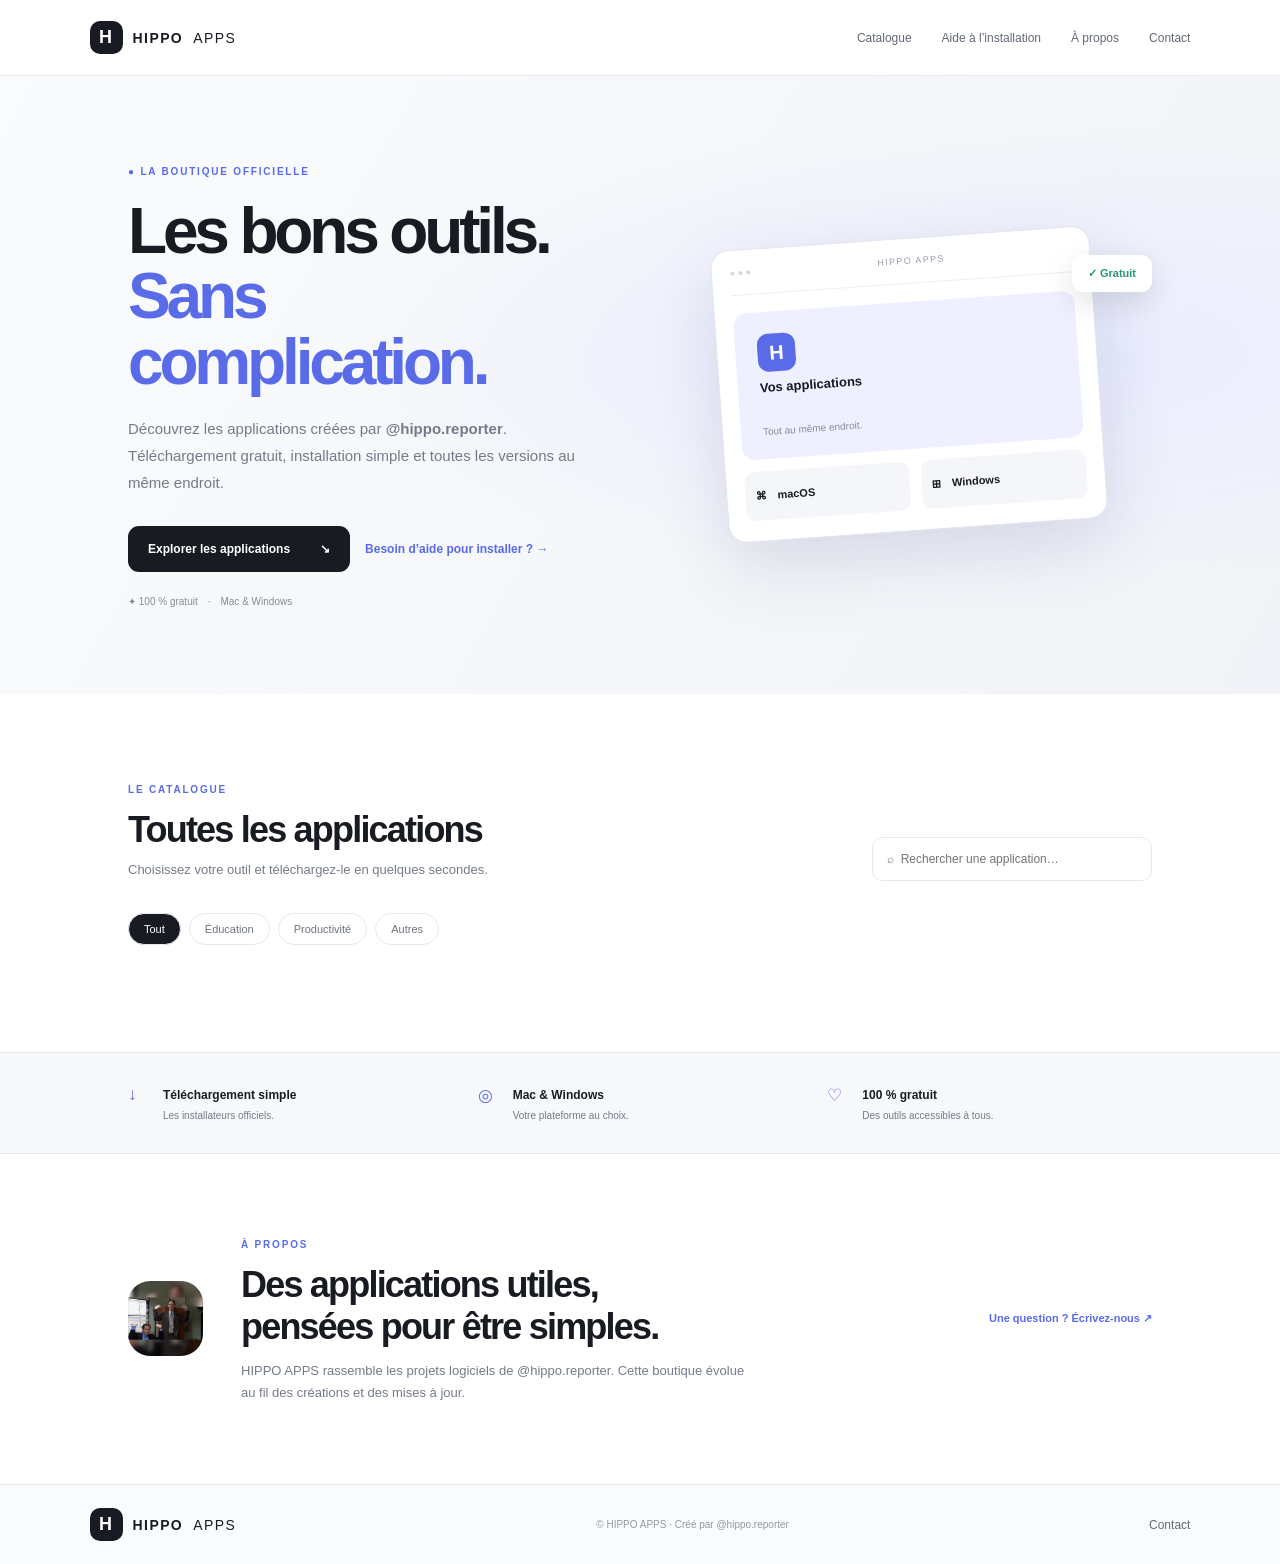
==== index.html @ 36563f08 "Add files via upload" ====
<!doctype html><html lang="fr"><head><meta charset="utf-8"><meta name="viewport" content="width=device-width,initial-scale=1"><meta name="theme-color" content="#f6f7f9"><meta name="description" content="HIPPO APPS — Les applications gratuites de @hippo.reporter"><title>HIPPO APPS — Boutique officielle</title><link rel="icon" href="assets/favicon.svg"><link rel="stylesheet" href="styles.css"></head><body>
<header><a class="brand" href="#"><i>H</i> HIPPO <b>APPS</b></a><nav><a href="#catalogue">Catalogue</a><a href="installation.html">Aide à l’installation</a><a href="#apropos">À propos</a><a href="installation.html">Contact</a></nav><button id="menu" aria-label="Menu">☰</button></header>
<main><section class="hero"><div><label>● LA BOUTIQUE OFFICIELLE</label><h1>Les bons outils.<br><em>Sans complication.</em></h1><p>Découvrez les applications créées par <strong>@hippo.reporter</strong>. Téléchargement gratuit, installation simple et toutes les versions au même endroit.</p><a class="cta" href="#catalogue">Explorer les applications <b>↘</b></a><a class="help-cta" href="installation.html">Besoin d’aide pour installer ? →</a><small>✦ 100 % gratuit　·　Mac & Windows</small></div><div class="visual"><div class="mock"><div class="dots">● ● ● <span>HIPPO APPS</span></div><div class="mocktile"><i>H</i><b>Vos applications</b><small>Tout au même endroit.</small></div><div class="mockrow"><span>⌘　macOS</span><span>⊞　Windows</span></div></div><div class="tag">✓ Gratuit</div></div></section>
<section id="catalogue" class="catalog"><div class="heading"><div><label>LE CATALOGUE</label><h2>Toutes les applications</h2><p>Choisissez votre outil et téléchargez-le en quelques secondes.</p></div><input id="search" placeholder="⌕  Rechercher une application…"></div><div class="filters"><button class="active" data-filter="all">Tout</button><button data-filter="education">Éducation</button><button data-filter="productivity">Productivité</button><button data-filter="other">Autres</button></div><div id="grid" class="grid"></div><p id="empty" hidden>Aucune application ne correspond à votre recherche.</p></section>
<section class="benefits"><div>↓ <b>Téléchargement simple</b><small>Les installateurs officiels.</small></div><div>◎ <b>Mac & Windows</b><small>Votre plateforme au choix.</small></div><div>♡ <b>100 % gratuit</b><small>Des outils accessibles à tous.</small></div></section>
<section id="apropos" class="about"><div class="bigicon"><img src="assets/wikhippo-icon.png" alt="Logo Wikhippo"></div><div><label>À PROPOS</label><h2>Des applications utiles,<br>pensées pour être simples.</h2><p>HIPPO APPS rassemble les projets logiciels de @hippo.reporter. Cette boutique évolue au fil des créations et des mises à jour.</p></div><a href="installation.html">Une question ? Écrivez-nous ↗</a></section></main>
<footer><a class="brand" href="#"><i>H</i> HIPPO <b>APPS</b></a><span>© <span id="year"></span> HIPPO APPS · Créé par @hippo.reporter</span><a href="installation.html">Contact</a></footer>
<dialog id="detail"><button class="close">×</button><div id="detailbody"></div></dialog><script src="apps.js"></script><script src="script.js"></script></body></html>
---- styles.css ----
:root{--ink:#191b22;--muted:#747b88;--line:#e7e9ee;--blue:#596be7;--bg:#f6f7f9;font-family:Inter,-apple-system,BlinkMacSystemFont,"Segoe UI",sans-serif;color:var(--ink)}*{box-sizing:border-box}body{margin:0;background:#fff}header{height:76px;padding:0 7%;display:flex;align-items:center;justify-content:space-between;border-bottom:1px solid var(--line);position:sticky;top:0;background:#ffffffed;backdrop-filter:blur(12px);z-index:4}.brand{color:var(--ink);font-size:14px;letter-spacing:.1em;font-weight:800;text-decoration:none;display:flex;align-items:center;gap:10px}.brand b{font-weight:400}.brand i{font-style:normal;background:var(--ink);color:#fff;border-radius:10px;width:33px;height:33px;display:grid;place-items:center;font-size:18px}nav{display:flex;gap:30px}nav a,footer>a{font-size:12px;color:#626976;text-decoration:none}nav a:hover,footer a:hover{color:var(--blue)}#menu{display:none;border:0;background:none;font-size:22px}.hero{padding:85px 10%;min-height:555px;display:grid;grid-template-columns:1fr 1fr;align-items:center;gap:5%;background:radial-gradient(ellipse at 80% 45%,#e9ecff,transparent 48%),linear-gradient(120deg,#fafbfc,#f1f3f8)}label{font-size:10px;font-weight:800;letter-spacing:.18em;color:var(--blue)}.hero h1{font-size:clamp(45px,5vw,70px);line-height:1.02;letter-spacing:-.065em;margin:20px 0}.hero h1 em{font-style:normal;color:var(--blue)}.hero p{font-size:15px;line-height:1.8;color:var(--muted);max-width:470px;margin-bottom:28px}.cta{display:inline-flex;gap:30px;background:var(--ink);color:white;text-decoration:none;padding:16px 20px;border-radius:11px;font-size:12px;font-weight:700}.cta:hover{background:var(--blue)}.hero small{display:block;color:#858b96;font-size:10px;margin-top:23px}.visual{height:330px;display:grid;place-items:center;position:relative}.mock{width:min(380px,95%);background:white;border:1px solid #e2e5ee;border-radius:18px;padding:0 18px 20px;box-shadow:0 25px 70px #303b7025;transform:rotate(-4deg)}.dots{height:45px;border-bottom:1px solid #eee;display:flex;align-items:center;color:#d2d5dd;font-size:9px}.dots span{margin:auto;color:#969ba7;letter-spacing:.15em}.mocktile{margin-top:18px;background:#eef0ff;border-radius:13px;padding:22px;display:flex;flex-direction:column;gap:8px}.mocktile i{font-style:normal;background:var(--blue);color:white;width:38px;height:38px;border-radius:11px;display:grid;place-items:center;font-size:20px;font-weight:bold}.mocktile b{font-size:13px}.mocktile small{color:#858b99}.mockrow{display:flex;gap:12px;margin-top:12px}.mockrow span{flex:1;padding:17px 10px;background:#f5f6f9;border-radius:10px;font-size:11px;font-weight:700}.tag{position:absolute;right:0;top:35px;background:#fff;color:#26966d;padding:12px 16px;border-radius:11px;box-shadow:0 10px 30px #2222;font-size:11px;font-weight:bold}.catalog{padding:85px 10%}.heading{display:flex;justify-content:space-between;align-items:end;gap:20px}.heading h2,.about h2{font-size:36px;letter-spacing:-.05em;margin:12px 0 8px}.heading p,.about p{font-size:13px;color:var(--muted);line-height:1.7;margin:0}.heading input{width:280px;padding:14px;border:1px solid var(--line);border-radius:10px;font:inherit;font-size:12px}.filters{display:flex;gap:8px;margin:32px 0 22px}.filters button{background:white;border:1px solid var(--line);border-radius:25px;padding:9px 15px;font-size:11px;color:#6c7380;cursor:pointer}.filters button.active,.filters button:hover{background:var(--ink);color:white}.grid{display:grid;grid-template-columns:repeat(3,1fr);gap:17px}.card{border:1px solid var(--line);border-radius:17px;padding:21px;min-height:255px;display:flex;flex-direction:column;transition:.2s}.card:hover{transform:translateY(-4px);box-shadow:0 15px 35px #2221}.cardtop{display:flex;justify-content:space-between}.appicon{width:50px;height:50px;border-radius:14px;background:#eef0ff;color:var(--blue);display:grid;place-items:center;font-size:22px;font-weight:800;overflow:hidden}.appicon img{width:100%;height:100%;object-fit:cover}.free{font-size:9px;color:#26966d;background:#eaf8f1;padding:6px 9px;border-radius:20px;height:max-content;font-weight:700}.card h3{font-size:17px;margin:18px 0 7px}.card p{font-size:11px;line-height:1.7;color:var(--muted);flex:1}.meta{font-size:10px;color:#9298a2;margin:8px 0 15px}.actions{display:flex;gap:8px}.actions button{flex:1;border:0;padding:11px;border-radius:8px;font-size:10px;font-weight:700;cursor:pointer}.details{background:#f0f1f5;color:#333}.download{background:var(--blue);color:white}.benefits{display:grid;grid-template-columns:repeat(3,1fr);gap:25px;padding:32px 10%;background:#f7f8fa;border-block:1px solid var(--line)}.benefits div{display:grid;grid-template-columns:35px 1fr;align-items:center;font-size:17px;color:var(--blue)}.benefits b{font-size:12px;color:var(--ink)}.benefits small{grid-column:2;font-size:10px;color:var(--muted);margin-top:4px}.about{padding:80px 10%;display:grid;grid-template-columns:85px 1fr auto;gap:28px;align-items:center}.bigicon{width:75px;height:75px;border-radius:22px;background:var(--ink);color:white;display:grid;place-items:center;font-size:38px;font-weight:800}.about p{max-width:520px;margin-top:12px}.about>a{font-size:11px;color:var(--blue);font-weight:700;text-decoration:none;white-space:nowrap}footer{padding:22px 7%;min-height:80px;background:#fafbfc;border-top:1px solid var(--line);display:flex;justify-content:space-between;align-items:center;gap:15px}footer span{font-size:10px;color:#9298a2}dialog{border:0;border-radius:18px;padding:30px;width:min(510px,calc(100% - 25px));box-shadow:0 25px 80px #1115}dialog::backdrop{background:#12182788;backdrop-filter:blur(4px)}.close{float:right;border:0;border-radius:50%;width:30px;height:30px;font-size:20px;cursor:pointer}.detailhead{display:flex;gap:15px;align-items:center;margin:20px 0}.detailhead h2{margin:0 0 5px}.detailhead p,.note{font-size:11px;color:var(--muted)}.detailtext{font-size:13px;line-height:1.8;color:#626a77}.downloads{display:grid;grid-template-columns:1fr 1fr;gap:10px;margin-top:20px}.downloads a{padding:14px;text-align:center;border-radius:9px;background:var(--blue);color:white;text-decoration:none;font-size:11px;font-weight:700}.downloads a.disabled{background:#eee;color:#999;pointer-events:none}@media(max-width:800px){.hero{grid-template-columns:1fr;padding:60px 7%}.visual{height:260px}.heading{align-items:start;flex-direction:column}.heading input{width:100%}.grid{grid-template-columns:repeat(2,1fr)}.about{grid-template-columns:75px 1fr}.about>a{grid-column:2}}@media(max-width:560px){header{height:65px}#menu{display:block}nav{display:none;position:absolute;top:64px;left:0;right:0;background:white;padding:20px 7%;flex-direction:column}nav.open{display:flex}.hero{padding:55px 7%}.hero h1{font-size:48px}.catalog{padding:60px 6%}.grid{grid-template-columns:1fr}.benefits{grid-template-columns:1fr;padding:28px 7%}.about{grid-template-columns:1fr;padding:55px 7%}.about>a{grid-column:auto}footer{padding:20px 7%;flex-wrap:wrap}footer span{width:100%;order:3}.downloads{grid-template-columns:1fr}}
/* Wikhippo branding, direct downloads and installation guide */
.appicon img{display:block;width:100%;height:100%;object-fit:cover;border-radius:inherit}.bigicon{overflow:hidden;background:#f0f1f5}.bigicon img{width:100%;height:100%;object-fit:cover}.help-cta{display:inline-block;margin:18px 0 0 15px;color:var(--blue);font-size:12px;font-weight:700;text-decoration:none}.downloads-three{grid-template-columns:repeat(3,1fr)}.downloads-three a{min-height:112px;display:flex;flex-direction:column;align-items:center;justify-content:center;gap:6px}.downloads-three a small{font-size:9px;font-weight:500;opacity:.85}.platform-icon{font-size:25px;line-height:1}.windows-mark{width:24px;height:24px;display:grid;grid-template-columns:1fr 1fr;grid-template-rows:1fr 1fr;gap:2px;transform:skewY(-5deg)}.windows-mark i{display:block;background:currentColor;opacity:.95}.downloads a .windows-mark{color:white}.help-page{background:#fff}.help-hero{padding:80px 10%;background:radial-gradient(ellipse at 85% 35%,#e9ecff,transparent 50%),#f7f8fb}.help-hero h1{font-size:clamp(42px,6vw,64px);line-height:1.05;letter-spacing:-.06em;margin:18px 0}.help-hero h1 em{font-style:normal;color:var(--blue)}.help-hero p{max-width:650px;color:var(--muted);font-size:14px;line-height:1.8;margin-bottom:25px}.help-content{max-width:850px;margin:0 auto;padding:55px 25px 80px}.help-content h2{font-size:24px;letter-spacing:-.04em;margin:42px 0 14px}.help-content p{font-size:13px;line-height:1.8;color:#626976}.help-step{border:1px solid var(--line);border-radius:14px;padding:20px 24px;margin:14px 0 20px;background:#fff}.help-step>b{font-size:14px}.help-step ol,.help-step ul{padding-left:22px;margin:12px 0 0}.help-step li{font-size:13px;line-height:1.85;color:#555e6c;margin:7px 0}.help-step a,.help-content a:not(.cta){color:var(--blue)}.help-note{padding:17px 19px;background:#f2f4ff;border:1px solid #e4e8ff;border-radius:12px;color:#555e6c;font-size:12px;line-height:1.8;margin:15px 0}.help-bottom{margin-top:35px}.help-bottom .cta{display:inline-flex}.help-content code{background:#f1f2f5;padding:3px 6px;border-radius:5px}@media(max-width:650px){.downloads-three{grid-template-columns:1fr}.help-hero{padding:55px 7%}.help-content{padding:35px 7%}.help-content h2{font-size:21px}.help-cta{display:block;margin:17px 0 0}.downloads-three a{min-height:90px}}
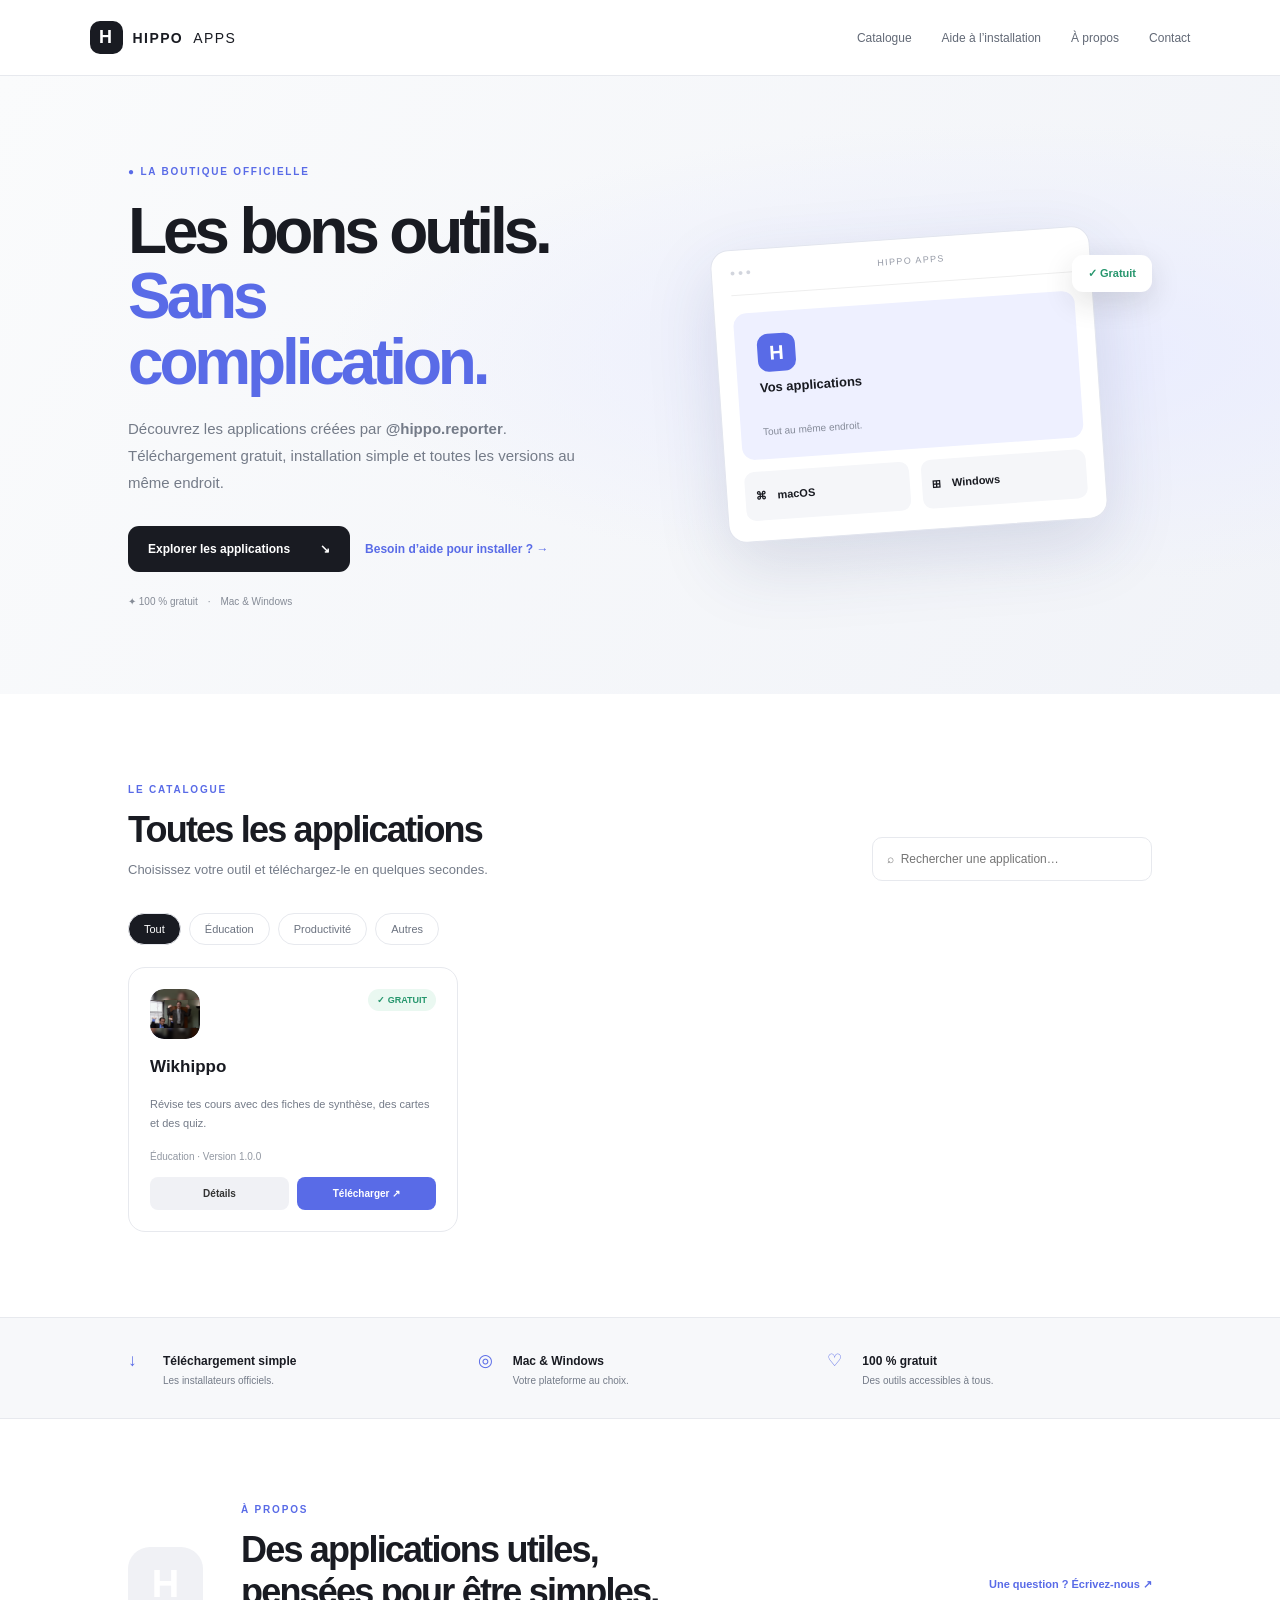
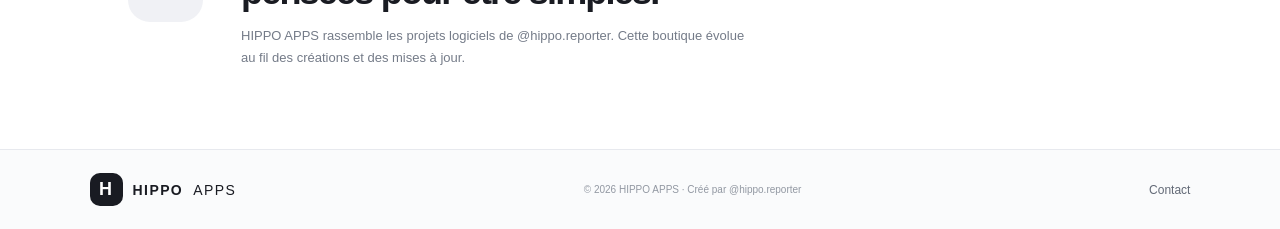
==== commit 39c49c83: "Add files via upload" ====
--- a/index.html
+++ b/index.html
@@ -3,6 +3,6 @@
 <main><section class="hero"><div><label>● LA BOUTIQUE OFFICIELLE</label><h1>Les bons outils.<br><em>Sans complication.</em></h1><p>Découvrez les applications créées par <strong>@hippo.reporter</strong>. Téléchargement gratuit, installation simple et toutes les versions au même endroit.</p><a class="cta" href="#catalogue">Explorer les applications <b>↘</b></a><a class="help-cta" href="installation.html">Besoin d’aide pour installer ? →</a><small>✦ 100 % gratuit　·　Mac & Windows</small></div><div class="visual"><div class="mock"><div class="dots">● ● ● <span>HIPPO APPS</span></div><div class="mocktile"><i>H</i><b>Vos applications</b><small>Tout au même endroit.</small></div><div class="mockrow"><span>⌘　macOS</span><span>⊞　Windows</span></div></div><div class="tag">✓ Gratuit</div></div></section>
 <section id="catalogue" class="catalog"><div class="heading"><div><label>LE CATALOGUE</label><h2>Toutes les applications</h2><p>Choisissez votre outil et téléchargez-le en quelques secondes.</p></div><input id="search" placeholder="⌕  Rechercher une application…"></div><div class="filters"><button class="active" data-filter="all">Tout</button><button data-filter="education">Éducation</button><button data-filter="productivity">Productivité</button><button data-filter="other">Autres</button></div><div id="grid" class="grid"></div><p id="empty" hidden>Aucune application ne correspond à votre recherche.</p></section>
 <section class="benefits"><div>↓ <b>Téléchargement simple</b><small>Les installateurs officiels.</small></div><div>◎ <b>Mac & Windows</b><small>Votre plateforme au choix.</small></div><div>♡ <b>100 % gratuit</b><small>Des outils accessibles à tous.</small></div></section>
-<section id="apropos" class="about"><div class="bigicon"><img src="assets/wikhippo-icon.png" alt="Logo Wikhippo"></div><div><label>À PROPOS</label><h2>Des applications utiles,<br>pensées pour être simples.</h2><p>HIPPO APPS rassemble les projets logiciels de @hippo.reporter. Cette boutique évolue au fil des créations et des mises à jour.</p></div><a href="installation.html">Une question ? Écrivez-nous ↗</a></section></main>
+<section id="apropos" class="about"><div class="bigicon" aria-label="HIPPO APPS">H</div><div><label>À PROPOS</label><h2>Des applications utiles,<br>pensées pour être simples.</h2><p>HIPPO APPS rassemble les projets logiciels de @hippo.reporter. Cette boutique évolue au fil des créations et des mises à jour.</p></div><a href="installation.html">Une question ? Écrivez-nous ↗</a></section></main>
 <footer><a class="brand" href="#"><i>H</i> HIPPO <b>APPS</b></a><span>© <span id="year"></span> HIPPO APPS · Créé par @hippo.reporter</span><a href="installation.html">Contact</a></footer>
 <dialog id="detail"><button class="close">×</button><div id="detailbody"></div></dialog><script src="apps.js"></script><script src="script.js"></script></body></html>
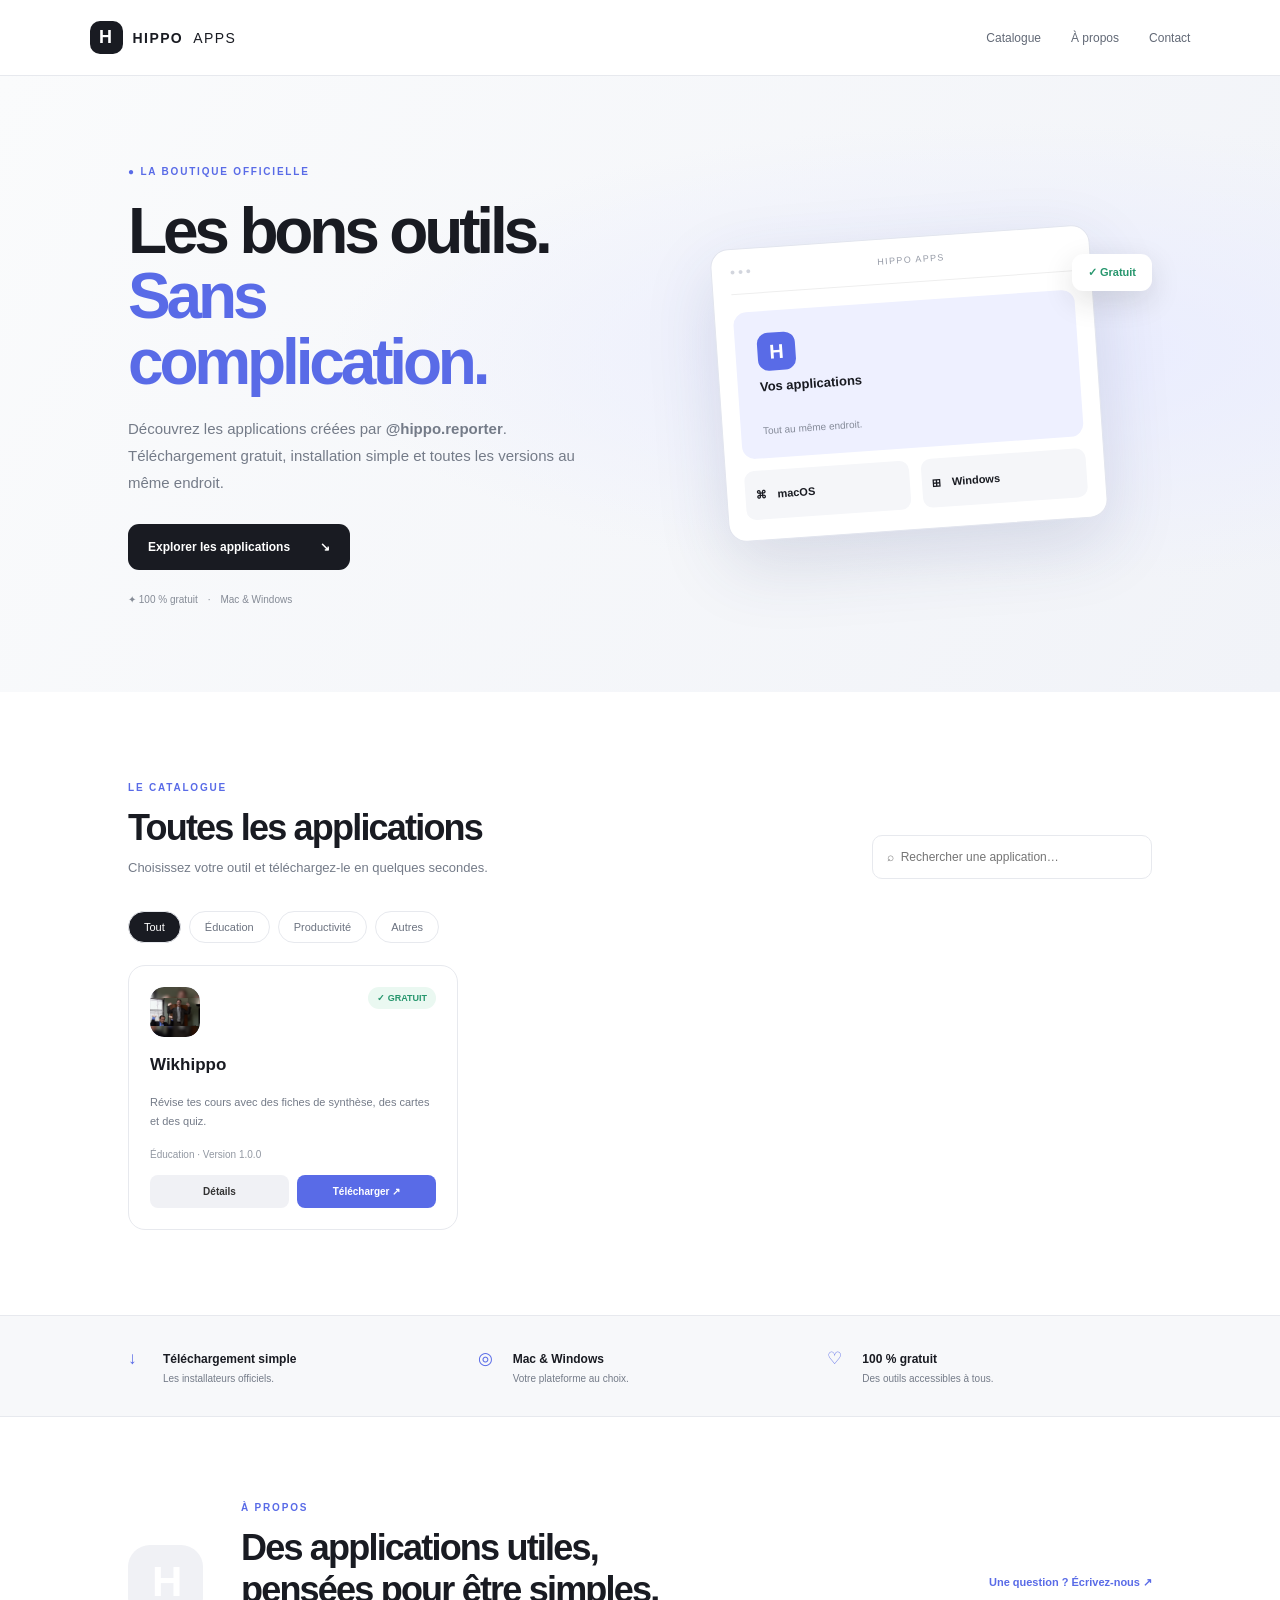
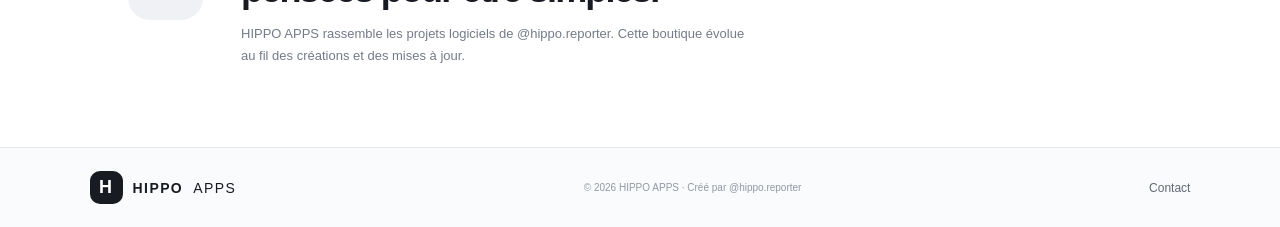
==== commit 110173aa: "Add files via upload" ====
--- a/index.html
+++ b/index.html
@@ -1,8 +1,8 @@
 <!doctype html><html lang="fr"><head><meta charset="utf-8"><meta name="viewport" content="width=device-width,initial-scale=1"><meta name="theme-color" content="#f6f7f9"><meta name="description" content="HIPPO APPS — Les applications gratuites de @hippo.reporter"><title>HIPPO APPS — Boutique officielle</title><link rel="icon" href="assets/favicon.svg"><link rel="stylesheet" href="styles.css"></head><body>
-<header><a class="brand" href="#"><i>H</i> HIPPO <b>APPS</b></a><nav><a href="#catalogue">Catalogue</a><a href="installation.html">Aide à l’installation</a><a href="#apropos">À propos</a><a href="installation.html">Contact</a></nav><button id="menu" aria-label="Menu">☰</button></header>
-<main><section class="hero"><div><label>● LA BOUTIQUE OFFICIELLE</label><h1>Les bons outils.<br><em>Sans complication.</em></h1><p>Découvrez les applications créées par <strong>@hippo.reporter</strong>. Téléchargement gratuit, installation simple et toutes les versions au même endroit.</p><a class="cta" href="#catalogue">Explorer les applications <b>↘</b></a><a class="help-cta" href="installation.html">Besoin d’aide pour installer ? →</a><small>✦ 100 % gratuit　·　Mac & Windows</small></div><div class="visual"><div class="mock"><div class="dots">● ● ● <span>HIPPO APPS</span></div><div class="mocktile"><i>H</i><b>Vos applications</b><small>Tout au même endroit.</small></div><div class="mockrow"><span>⌘　macOS</span><span>⊞　Windows</span></div></div><div class="tag">✓ Gratuit</div></div></section>
+<header><a class="brand" href="#"><i>H</i> HIPPO <b>APPS</b></a><nav><a href="#catalogue">Catalogue</a><a href="#apropos">À propos</a><a href="#apropos">Contact</a></nav><button id="menu" aria-label="Menu">☰</button></header>
+<main><section class="hero"><div><label>● LA BOUTIQUE OFFICIELLE</label><h1>Les bons outils.<br><em>Sans complication.</em></h1><p>Découvrez les applications créées par <strong>@hippo.reporter</strong>. Téléchargement gratuit, installation simple et toutes les versions au même endroit.</p><a class="cta" href="#catalogue">Explorer les applications <b>↘</b></a><small>✦ 100 % gratuit　·　Mac & Windows</small></div><div class="visual"><div class="mock"><div class="dots">● ● ● <span>HIPPO APPS</span></div><div class="mocktile"><i>H</i><b>Vos applications</b><small>Tout au même endroit.</small></div><div class="mockrow"><span>⌘　macOS</span><span>⊞　Windows</span></div></div><div class="tag">✓ Gratuit</div></div></section>
 <section id="catalogue" class="catalog"><div class="heading"><div><label>LE CATALOGUE</label><h2>Toutes les applications</h2><p>Choisissez votre outil et téléchargez-le en quelques secondes.</p></div><input id="search" placeholder="⌕  Rechercher une application…"></div><div class="filters"><button class="active" data-filter="all">Tout</button><button data-filter="education">Éducation</button><button data-filter="productivity">Productivité</button><button data-filter="other">Autres</button></div><div id="grid" class="grid"></div><p id="empty" hidden>Aucune application ne correspond à votre recherche.</p></section>
 <section class="benefits"><div>↓ <b>Téléchargement simple</b><small>Les installateurs officiels.</small></div><div>◎ <b>Mac & Windows</b><small>Votre plateforme au choix.</small></div><div>♡ <b>100 % gratuit</b><small>Des outils accessibles à tous.</small></div></section>
-<section id="apropos" class="about"><div class="bigicon" aria-label="HIPPO APPS">H</div><div><label>À PROPOS</label><h2>Des applications utiles,<br>pensées pour être simples.</h2><p>HIPPO APPS rassemble les projets logiciels de @hippo.reporter. Cette boutique évolue au fil des créations et des mises à jour.</p></div><a href="installation.html">Une question ? Écrivez-nous ↗</a></section></main>
-<footer><a class="brand" href="#"><i>H</i> HIPPO <b>APPS</b></a><span>© <span id="year"></span> HIPPO APPS · Créé par @hippo.reporter</span><a href="installation.html">Contact</a></footer>
+<section id="apropos" class="about"><div class="bigicon" aria-label="Logo HIPPO APPS">H</div><div><label>À PROPOS</label><h2>Des applications utiles,<br>pensées pour être simples.</h2><p>HIPPO APPS rassemble les projets logiciels de @hippo.reporter. Cette boutique évolue au fil des créations et des mises à jour.</p></div><a href="installation.html">Une question ? Écrivez-nous ↗</a></section></main>
+<footer><a class="brand" href="#"><i>H</i> HIPPO <b>APPS</b></a><span>© <span id="year"></span> HIPPO APPS · Créé par @hippo.reporter</span><a href="#apropos">Contact</a></footer>
 <dialog id="detail"><button class="close">×</button><div id="detailbody"></div></dialog><script src="apps.js"></script><script src="script.js"></script></body></html>
--- a/styles.css
+++ b/styles.css
@@ -1,3 +1,15 @@
 :root{--ink:#191b22;--muted:#747b88;--line:#e7e9ee;--blue:#596be7;--bg:#f6f7f9;font-family:Inter,-apple-system,BlinkMacSystemFont,"Segoe UI",sans-serif;color:var(--ink)}*{box-sizing:border-box}body{margin:0;background:#fff}header{height:76px;padding:0 7%;display:flex;align-items:center;justify-content:space-between;border-bottom:1px solid var(--line);position:sticky;top:0;background:#ffffffed;backdrop-filter:blur(12px);z-index:4}.brand{color:var(--ink);font-size:14px;letter-spacing:.1em;font-weight:800;text-decoration:none;display:flex;align-items:center;gap:10px}.brand b{font-weight:400}.brand i{font-style:normal;background:var(--ink);color:#fff;border-radius:10px;width:33px;height:33px;display:grid;place-items:center;font-size:18px}nav{display:flex;gap:30px}nav a,footer>a{font-size:12px;color:#626976;text-decoration:none}nav a:hover,footer a:hover{color:var(--blue)}#menu{display:none;border:0;background:none;font-size:22px}.hero{padding:85px 10%;min-height:555px;display:grid;grid-template-columns:1fr 1fr;align-items:center;gap:5%;background:radial-gradient(ellipse at 80% 45%,#e9ecff,transparent 48%),linear-gradient(120deg,#fafbfc,#f1f3f8)}label{font-size:10px;font-weight:800;letter-spacing:.18em;color:var(--blue)}.hero h1{font-size:clamp(45px,5vw,70px);line-height:1.02;letter-spacing:-.065em;margin:20px 0}.hero h1 em{font-style:normal;color:var(--blue)}.hero p{font-size:15px;line-height:1.8;color:var(--muted);max-width:470px;margin-bottom:28px}.cta{display:inline-flex;gap:30px;background:var(--ink);color:white;text-decoration:none;padding:16px 20px;border-radius:11px;font-size:12px;font-weight:700}.cta:hover{background:var(--blue)}.hero small{display:block;color:#858b96;font-size:10px;margin-top:23px}.visual{height:330px;display:grid;place-items:center;position:relative}.mock{width:min(380px,95%);background:white;border:1px solid #e2e5ee;border-radius:18px;padding:0 18px 20px;box-shadow:0 25px 70px #303b7025;transform:rotate(-4deg)}.dots{height:45px;border-bottom:1px solid #eee;display:flex;align-items:center;color:#d2d5dd;font-size:9px}.dots span{margin:auto;color:#969ba7;letter-spacing:.15em}.mocktile{margin-top:18px;background:#eef0ff;border-radius:13px;padding:22px;display:flex;flex-direction:column;gap:8px}.mocktile i{font-style:normal;background:var(--blue);color:white;width:38px;height:38px;border-radius:11px;display:grid;place-items:center;font-size:20px;font-weight:bold}.mocktile b{font-size:13px}.mocktile small{color:#858b99}.mockrow{display:flex;gap:12px;margin-top:12px}.mockrow span{flex:1;padding:17px 10px;background:#f5f6f9;border-radius:10px;font-size:11px;font-weight:700}.tag{position:absolute;right:0;top:35px;background:#fff;color:#26966d;padding:12px 16px;border-radius:11px;box-shadow:0 10px 30px #2222;font-size:11px;font-weight:bold}.catalog{padding:85px 10%}.heading{display:flex;justify-content:space-between;align-items:end;gap:20px}.heading h2,.about h2{font-size:36px;letter-spacing:-.05em;margin:12px 0 8px}.heading p,.about p{font-size:13px;color:var(--muted);line-height:1.7;margin:0}.heading input{width:280px;padding:14px;border:1px solid var(--line);border-radius:10px;font:inherit;font-size:12px}.filters{display:flex;gap:8px;margin:32px 0 22px}.filters button{background:white;border:1px solid var(--line);border-radius:25px;padding:9px 15px;font-size:11px;color:#6c7380;cursor:pointer}.filters button.active,.filters button:hover{background:var(--ink);color:white}.grid{display:grid;grid-template-columns:repeat(3,1fr);gap:17px}.card{border:1px solid var(--line);border-radius:17px;padding:21px;min-height:255px;display:flex;flex-direction:column;transition:.2s}.card:hover{transform:translateY(-4px);box-shadow:0 15px 35px #2221}.cardtop{display:flex;justify-content:space-between}.appicon{width:50px;height:50px;border-radius:14px;background:#eef0ff;color:var(--blue);display:grid;place-items:center;font-size:22px;font-weight:800;overflow:hidden}.appicon img{width:100%;height:100%;object-fit:cover}.free{font-size:9px;color:#26966d;background:#eaf8f1;padding:6px 9px;border-radius:20px;height:max-content;font-weight:700}.card h3{font-size:17px;margin:18px 0 7px}.card p{font-size:11px;line-height:1.7;color:var(--muted);flex:1}.meta{font-size:10px;color:#9298a2;margin:8px 0 15px}.actions{display:flex;gap:8px}.actions button{flex:1;border:0;padding:11px;border-radius:8px;font-size:10px;font-weight:700;cursor:pointer}.details{background:#f0f1f5;color:#333}.download{background:var(--blue);color:white}.benefits{display:grid;grid-template-columns:repeat(3,1fr);gap:25px;padding:32px 10%;background:#f7f8fa;border-block:1px solid var(--line)}.benefits div{display:grid;grid-template-columns:35px 1fr;align-items:center;font-size:17px;color:var(--blue)}.benefits b{font-size:12px;color:var(--ink)}.benefits small{grid-column:2;font-size:10px;color:var(--muted);margin-top:4px}.about{padding:80px 10%;display:grid;grid-template-columns:85px 1fr auto;gap:28px;align-items:center}.bigicon{width:75px;height:75px;border-radius:22px;background:var(--ink);color:white;display:grid;place-items:center;font-size:38px;font-weight:800}.about p{max-width:520px;margin-top:12px}.about>a{font-size:11px;color:var(--blue);font-weight:700;text-decoration:none;white-space:nowrap}footer{padding:22px 7%;min-height:80px;background:#fafbfc;border-top:1px solid var(--line);display:flex;justify-content:space-between;align-items:center;gap:15px}footer span{font-size:10px;color:#9298a2}dialog{border:0;border-radius:18px;padding:30px;width:min(510px,calc(100% - 25px));box-shadow:0 25px 80px #1115}dialog::backdrop{background:#12182788;backdrop-filter:blur(4px)}.close{float:right;border:0;border-radius:50%;width:30px;height:30px;font-size:20px;cursor:pointer}.detailhead{display:flex;gap:15px;align-items:center;margin:20px 0}.detailhead h2{margin:0 0 5px}.detailhead p,.note{font-size:11px;color:var(--muted)}.detailtext{font-size:13px;line-height:1.8;color:#626a77}.downloads{display:grid;grid-template-columns:1fr 1fr;gap:10px;margin-top:20px}.downloads a{padding:14px;text-align:center;border-radius:9px;background:var(--blue);color:white;text-decoration:none;font-size:11px;font-weight:700}.downloads a.disabled{background:#eee;color:#999;pointer-events:none}@media(max-width:800px){.hero{grid-template-columns:1fr;padding:60px 7%}.visual{height:260px}.heading{align-items:start;flex-direction:column}.heading input{width:100%}.grid{grid-template-columns:repeat(2,1fr)}.about{grid-template-columns:75px 1fr}.about>a{grid-column:2}}@media(max-width:560px){header{height:65px}#menu{display:block}nav{display:none;position:absolute;top:64px;left:0;right:0;background:white;padding:20px 7%;flex-direction:column}nav.open{display:flex}.hero{padding:55px 7%}.hero h1{font-size:48px}.catalog{padding:60px 6%}.grid{grid-template-columns:1fr}.benefits{grid-template-columns:1fr;padding:28px 7%}.about{grid-template-columns:1fr;padding:55px 7%}.about>a{grid-column:auto}footer{padding:20px 7%;flex-wrap:wrap}footer span{width:100%;order:3}.downloads{grid-template-columns:1fr}}
 /* Wikhippo branding, direct downloads and installation guide */
 .appicon img{display:block;width:100%;height:100%;object-fit:cover;border-radius:inherit}.bigicon{overflow:hidden;background:#f0f1f5}.bigicon img{width:100%;height:100%;object-fit:cover}.help-cta{display:inline-block;margin:18px 0 0 15px;color:var(--blue);font-size:12px;font-weight:700;text-decoration:none}.downloads-three{grid-template-columns:repeat(3,1fr)}.downloads-three a{min-height:112px;display:flex;flex-direction:column;align-items:center;justify-content:center;gap:6px}.downloads-three a small{font-size:9px;font-weight:500;opacity:.85}.platform-icon{font-size:25px;line-height:1}.windows-mark{width:24px;height:24px;display:grid;grid-template-columns:1fr 1fr;grid-template-rows:1fr 1fr;gap:2px;transform:skewY(-5deg)}.windows-mark i{display:block;background:currentColor;opacity:.95}.downloads a .windows-mark{color:white}.help-page{background:#fff}.help-hero{padding:80px 10%;background:radial-gradient(ellipse at 85% 35%,#e9ecff,transparent 50%),#f7f8fb}.help-hero h1{font-size:clamp(42px,6vw,64px);line-height:1.05;letter-spacing:-.06em;margin:18px 0}.help-hero h1 em{font-style:normal;color:var(--blue)}.help-hero p{max-width:650px;color:var(--muted);font-size:14px;line-height:1.8;margin-bottom:25px}.help-content{max-width:850px;margin:0 auto;padding:55px 25px 80px}.help-content h2{font-size:24px;letter-spacing:-.04em;margin:42px 0 14px}.help-content p{font-size:13px;line-height:1.8;color:#626976}.help-step{border:1px solid var(--line);border-radius:14px;padding:20px 24px;margin:14px 0 20px;background:#fff}.help-step>b{font-size:14px}.help-step ol,.help-step ul{padding-left:22px;margin:12px 0 0}.help-step li{font-size:13px;line-height:1.85;color:#555e6c;margin:7px 0}.help-step a,.help-content a:not(.cta){color:var(--blue)}.help-note{padding:17px 19px;background:#f2f4ff;border:1px solid #e4e8ff;border-radius:12px;color:#555e6c;font-size:12px;line-height:1.8;margin:15px 0}.help-bottom{margin-top:35px}.help-bottom .cta{display:inline-flex}.help-content code{background:#f1f2f5;padding:3px 6px;border-radius:5px}@media(max-width:650px){.downloads-three{grid-template-columns:1fr}.help-hero{padding:55px 7%}.help-content{padding:35px 7%}.help-content h2{font-size:21px}.help-cta{display:block;margin:17px 0 0}.downloads-three a{min-height:90px}}
+
+/* Prompts d'installation IA et logo global HIPPO APPS */
+.bigicon{font-family:Arial,sans-serif;font-weight:900;font-size:42px;letter-spacing:-.08em}
+.ai-help{margin-top:22px;padding:17px;border:1px solid var(--line);border-radius:12px;background:#f8f9fc}
+.ai-help h3{margin:0 0 7px;font-size:15px}
+.ai-help p{font-size:11px;line-height:1.6;color:var(--muted)}
+.prompt-actions{display:flex;gap:7px;flex-wrap:wrap;margin:12px 0}
+.prompt-actions button{border:0;border-radius:8px;padding:10px 12px;background:var(--ink);color:white;font-size:10px;font-weight:700;cursor:pointer}
+.prompt-actions button:hover{background:var(--blue)}
+.prompt-text{width:100%;min-height:120px;resize:vertical;border:1px solid var(--line);border-radius:8px;padding:10px;font:11px/1.6 Arial,sans-serif;color:#4e5664;background:white}
+.copy-status{min-height:16px;margin-bottom:0!important;color:#21835f!important}
+@media(max-width:560px){.prompt-actions button{flex:1}.ai-help{padding:13px}}
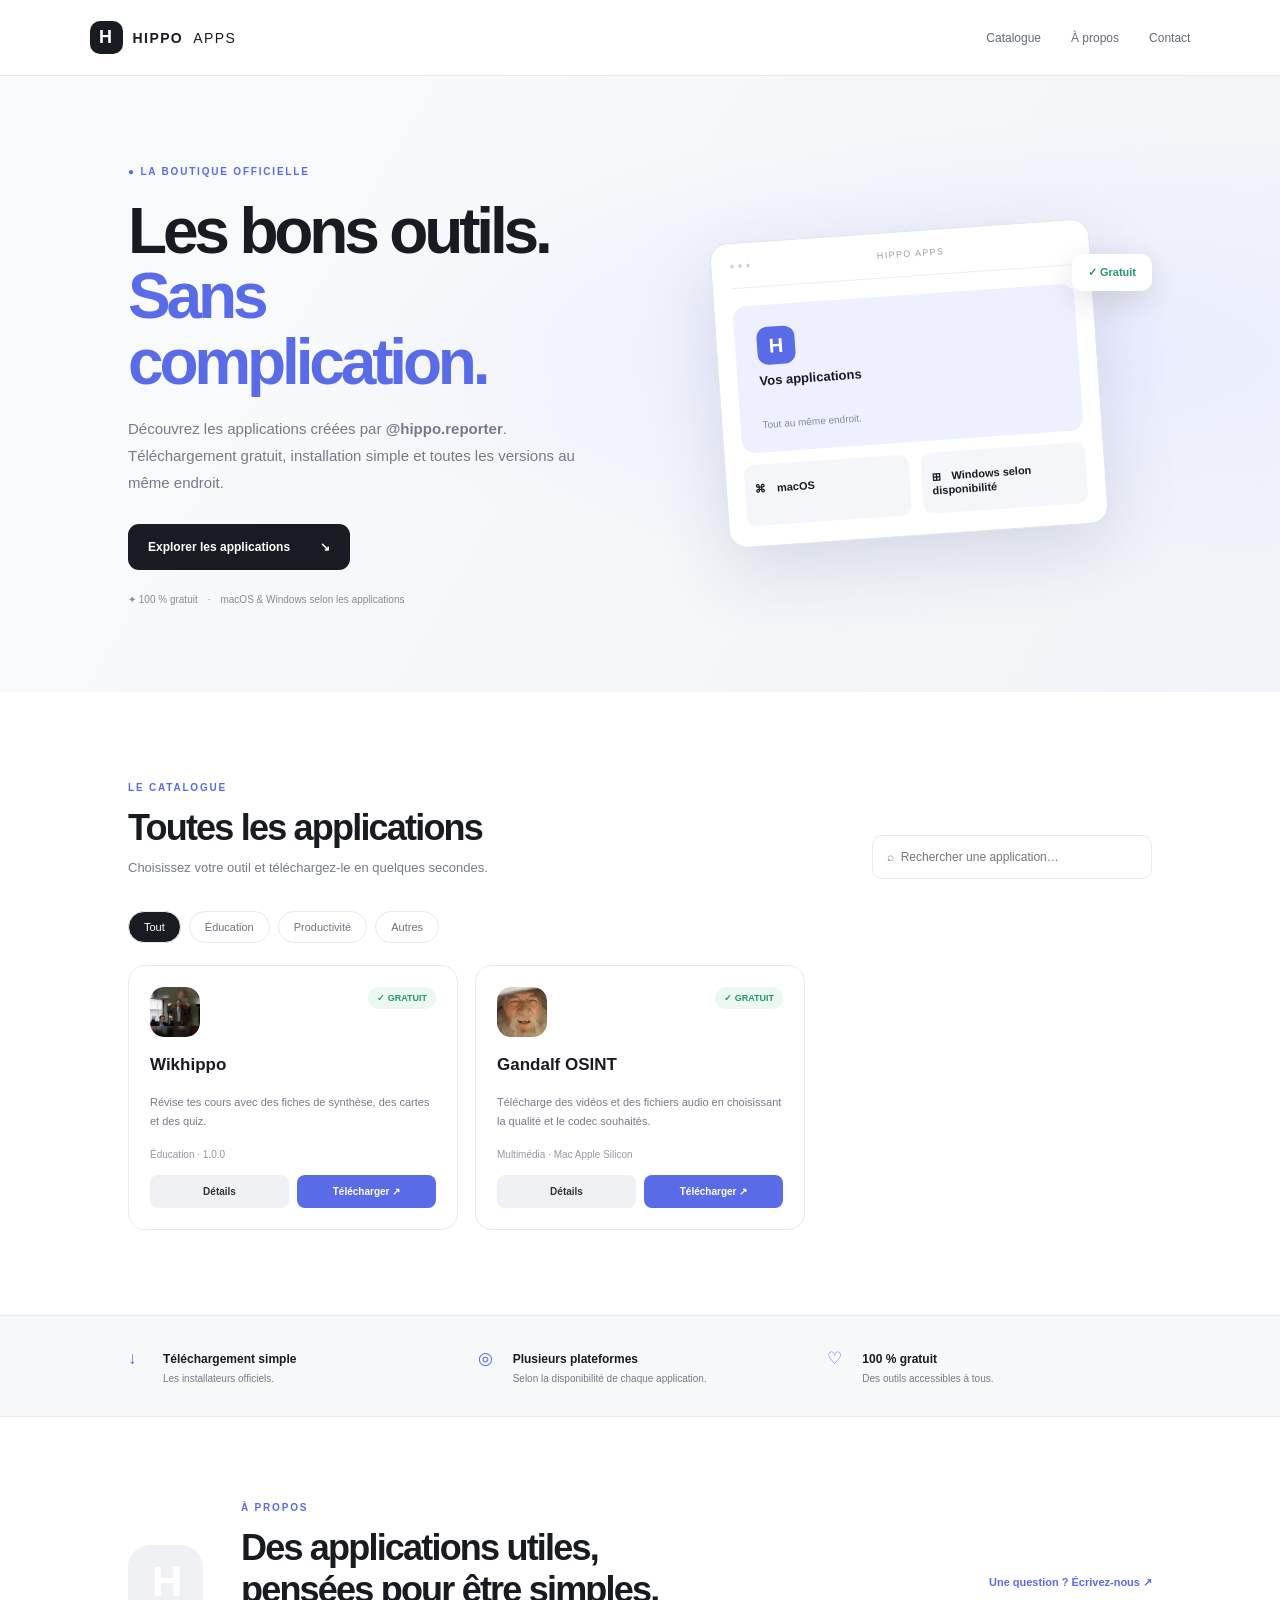
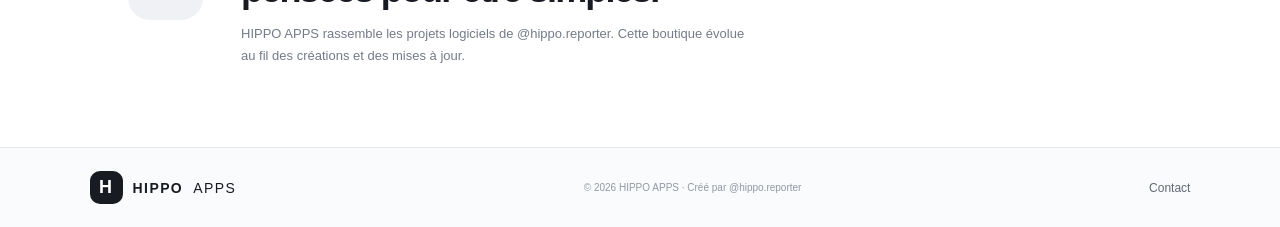
==== commit 6d02f13a: "Add files via upload" ====
--- a/index.html
+++ b/index.html
@@ -1,8 +1,8 @@
 <!doctype html><html lang="fr"><head><meta charset="utf-8"><meta name="viewport" content="width=device-width,initial-scale=1"><meta name="theme-color" content="#f6f7f9"><meta name="description" content="HIPPO APPS — Les applications gratuites de @hippo.reporter"><title>HIPPO APPS — Boutique officielle</title><link rel="icon" href="assets/favicon.svg"><link rel="stylesheet" href="styles.css"></head><body>
 <header><a class="brand" href="#"><i>H</i> HIPPO <b>APPS</b></a><nav><a href="#catalogue">Catalogue</a><a href="#apropos">À propos</a><a href="#apropos">Contact</a></nav><button id="menu" aria-label="Menu">☰</button></header>
-<main><section class="hero"><div><label>● LA BOUTIQUE OFFICIELLE</label><h1>Les bons outils.<br><em>Sans complication.</em></h1><p>Découvrez les applications créées par <strong>@hippo.reporter</strong>. Téléchargement gratuit, installation simple et toutes les versions au même endroit.</p><a class="cta" href="#catalogue">Explorer les applications <b>↘</b></a><small>✦ 100 % gratuit　·　Mac & Windows</small></div><div class="visual"><div class="mock"><div class="dots">● ● ● <span>HIPPO APPS</span></div><div class="mocktile"><i>H</i><b>Vos applications</b><small>Tout au même endroit.</small></div><div class="mockrow"><span>⌘　macOS</span><span>⊞　Windows</span></div></div><div class="tag">✓ Gratuit</div></div></section>
+<main><section class="hero"><div><label>● LA BOUTIQUE OFFICIELLE</label><h1>Les bons outils.<br><em>Sans complication.</em></h1><p>Découvrez les applications créées par <strong>@hippo.reporter</strong>. Téléchargement gratuit, installation simple et toutes les versions au même endroit.</p><a class="cta" href="#catalogue">Explorer les applications <b>↘</b></a><small>✦ 100 % gratuit　·　macOS & Windows selon les applications</small></div><div class="visual"><div class="mock"><div class="dots">● ● ● <span>HIPPO APPS</span></div><div class="mocktile"><i>H</i><b>Vos applications</b><small>Tout au même endroit.</small></div><div class="mockrow"><span>⌘　macOS</span><span>⊞　Windows selon disponibilité</span></div></div><div class="tag">✓ Gratuit</div></div></section>
 <section id="catalogue" class="catalog"><div class="heading"><div><label>LE CATALOGUE</label><h2>Toutes les applications</h2><p>Choisissez votre outil et téléchargez-le en quelques secondes.</p></div><input id="search" placeholder="⌕  Rechercher une application…"></div><div class="filters"><button class="active" data-filter="all">Tout</button><button data-filter="education">Éducation</button><button data-filter="productivity">Productivité</button><button data-filter="other">Autres</button></div><div id="grid" class="grid"></div><p id="empty" hidden>Aucune application ne correspond à votre recherche.</p></section>
-<section class="benefits"><div>↓ <b>Téléchargement simple</b><small>Les installateurs officiels.</small></div><div>◎ <b>Mac & Windows</b><small>Votre plateforme au choix.</small></div><div>♡ <b>100 % gratuit</b><small>Des outils accessibles à tous.</small></div></section>
+<section class="benefits"><div>↓ <b>Téléchargement simple</b><small>Les installateurs officiels.</small></div><div>◎ <b>Plusieurs plateformes</b><small>Selon la disponibilité de chaque application.</small></div><div>♡ <b>100 % gratuit</b><small>Des outils accessibles à tous.</small></div></section>
 <section id="apropos" class="about"><div class="bigicon" aria-label="Logo HIPPO APPS">H</div><div><label>À PROPOS</label><h2>Des applications utiles,<br>pensées pour être simples.</h2><p>HIPPO APPS rassemble les projets logiciels de @hippo.reporter. Cette boutique évolue au fil des créations et des mises à jour.</p></div><a href="installation.html">Une question ? Écrivez-nous ↗</a></section></main>
 <footer><a class="brand" href="#"><i>H</i> HIPPO <b>APPS</b></a><span>© <span id="year"></span> HIPPO APPS · Créé par @hippo.reporter</span><a href="#apropos">Contact</a></footer>
 <dialog id="detail"><button class="close">×</button><div id="detailbody"></div></dialog><script src="apps.js"></script><script src="script.js"></script></body></html>
